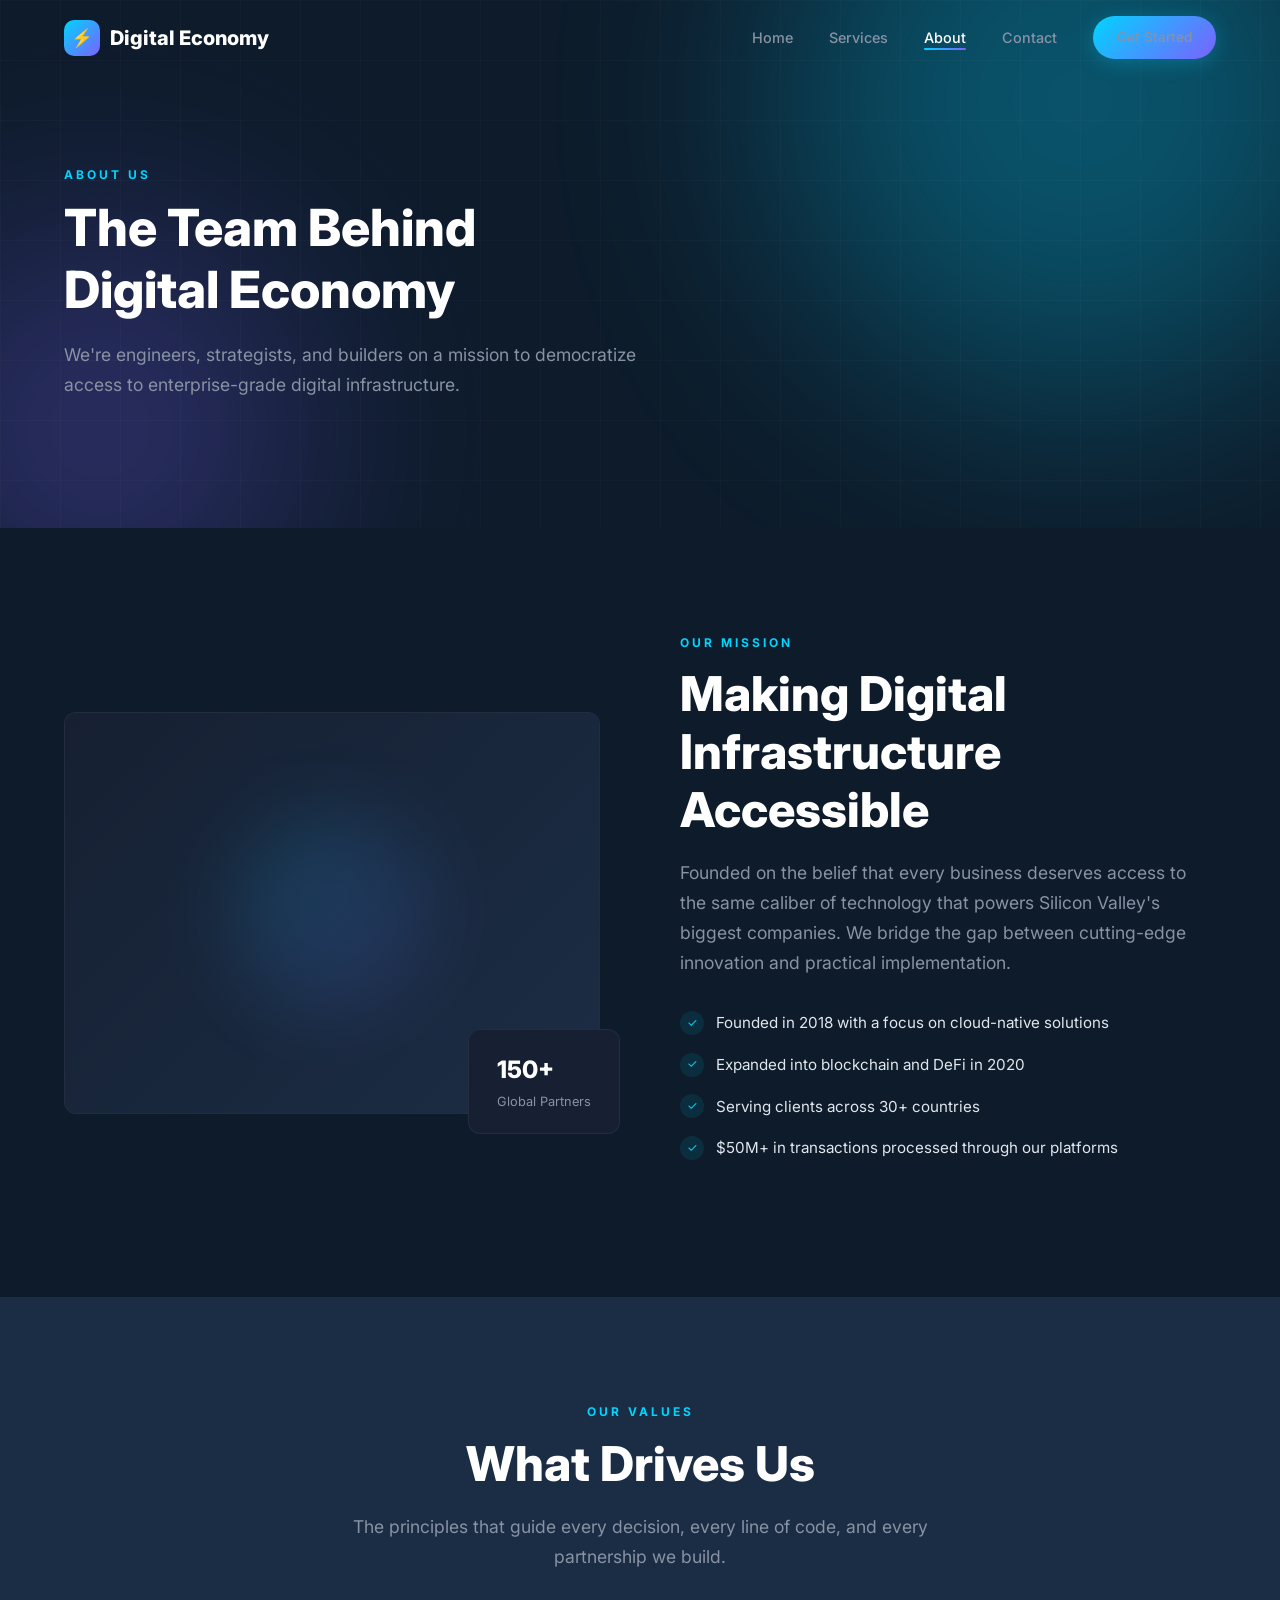
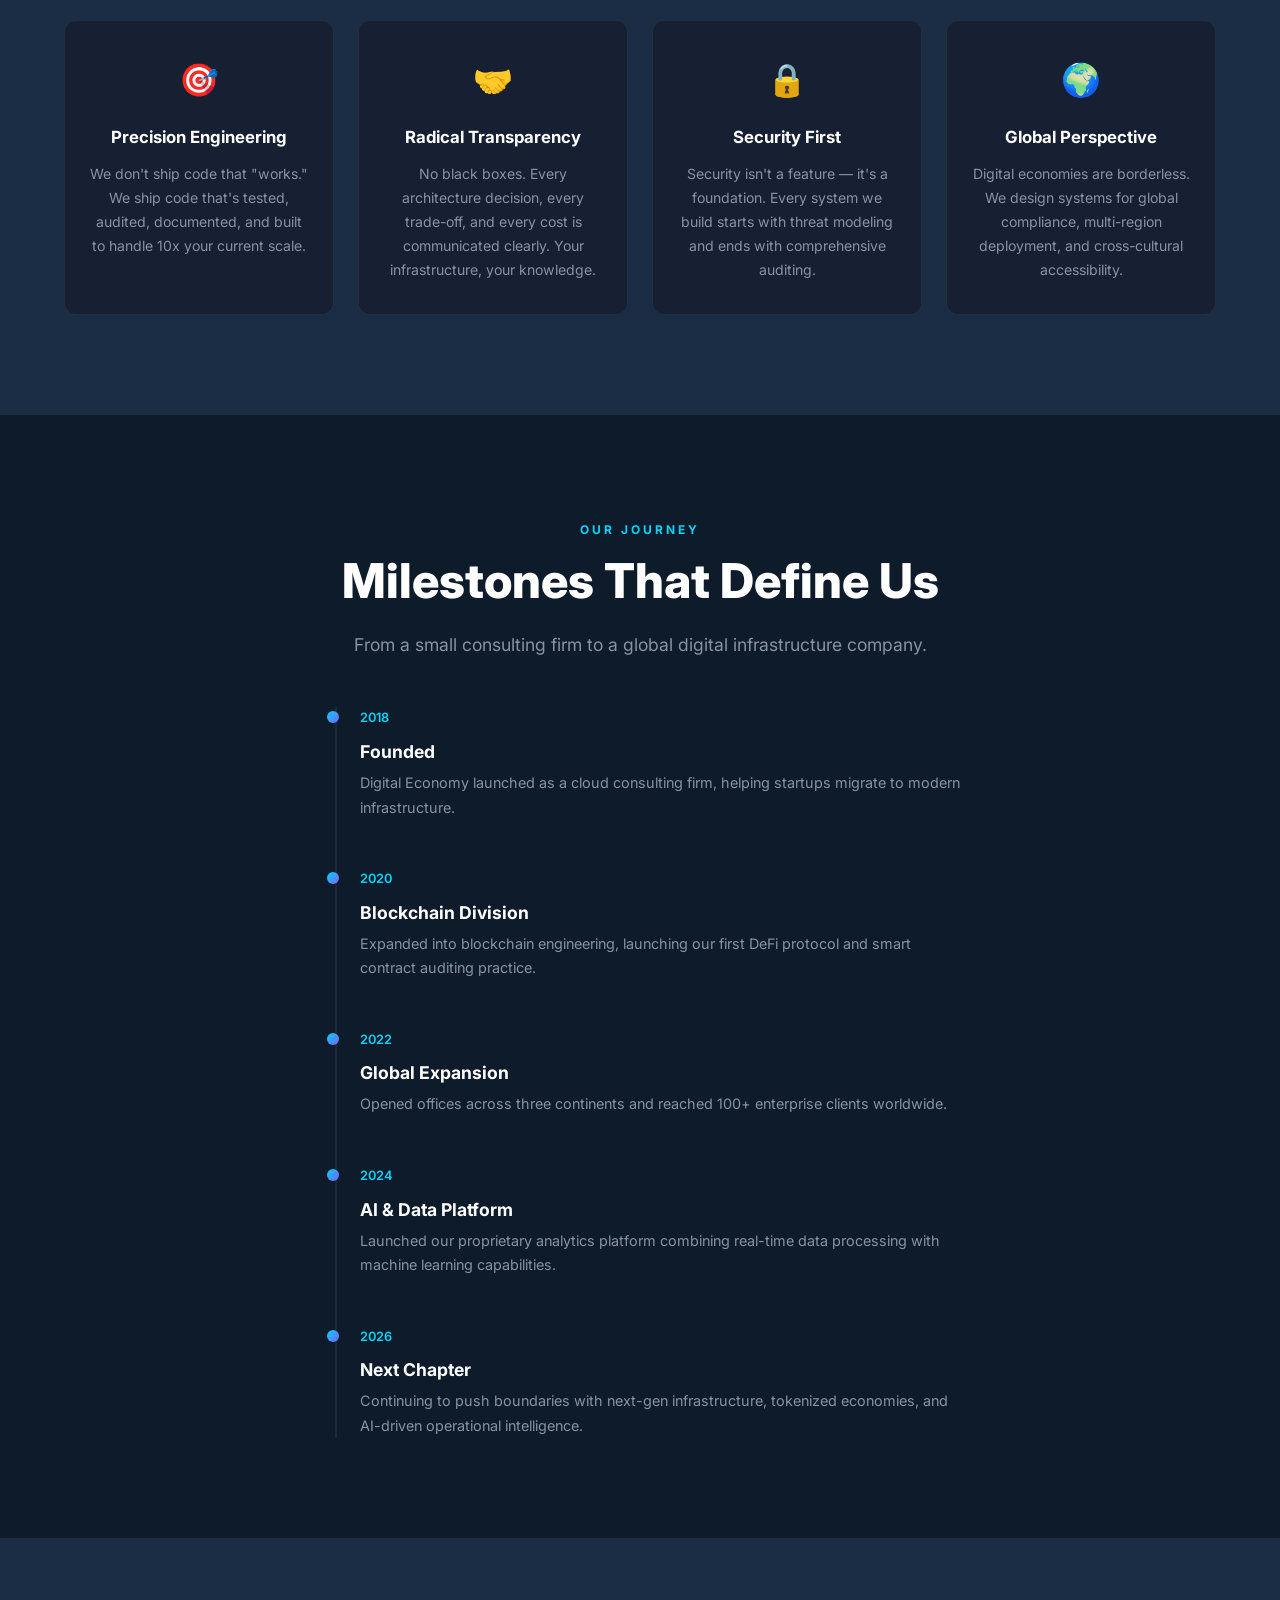
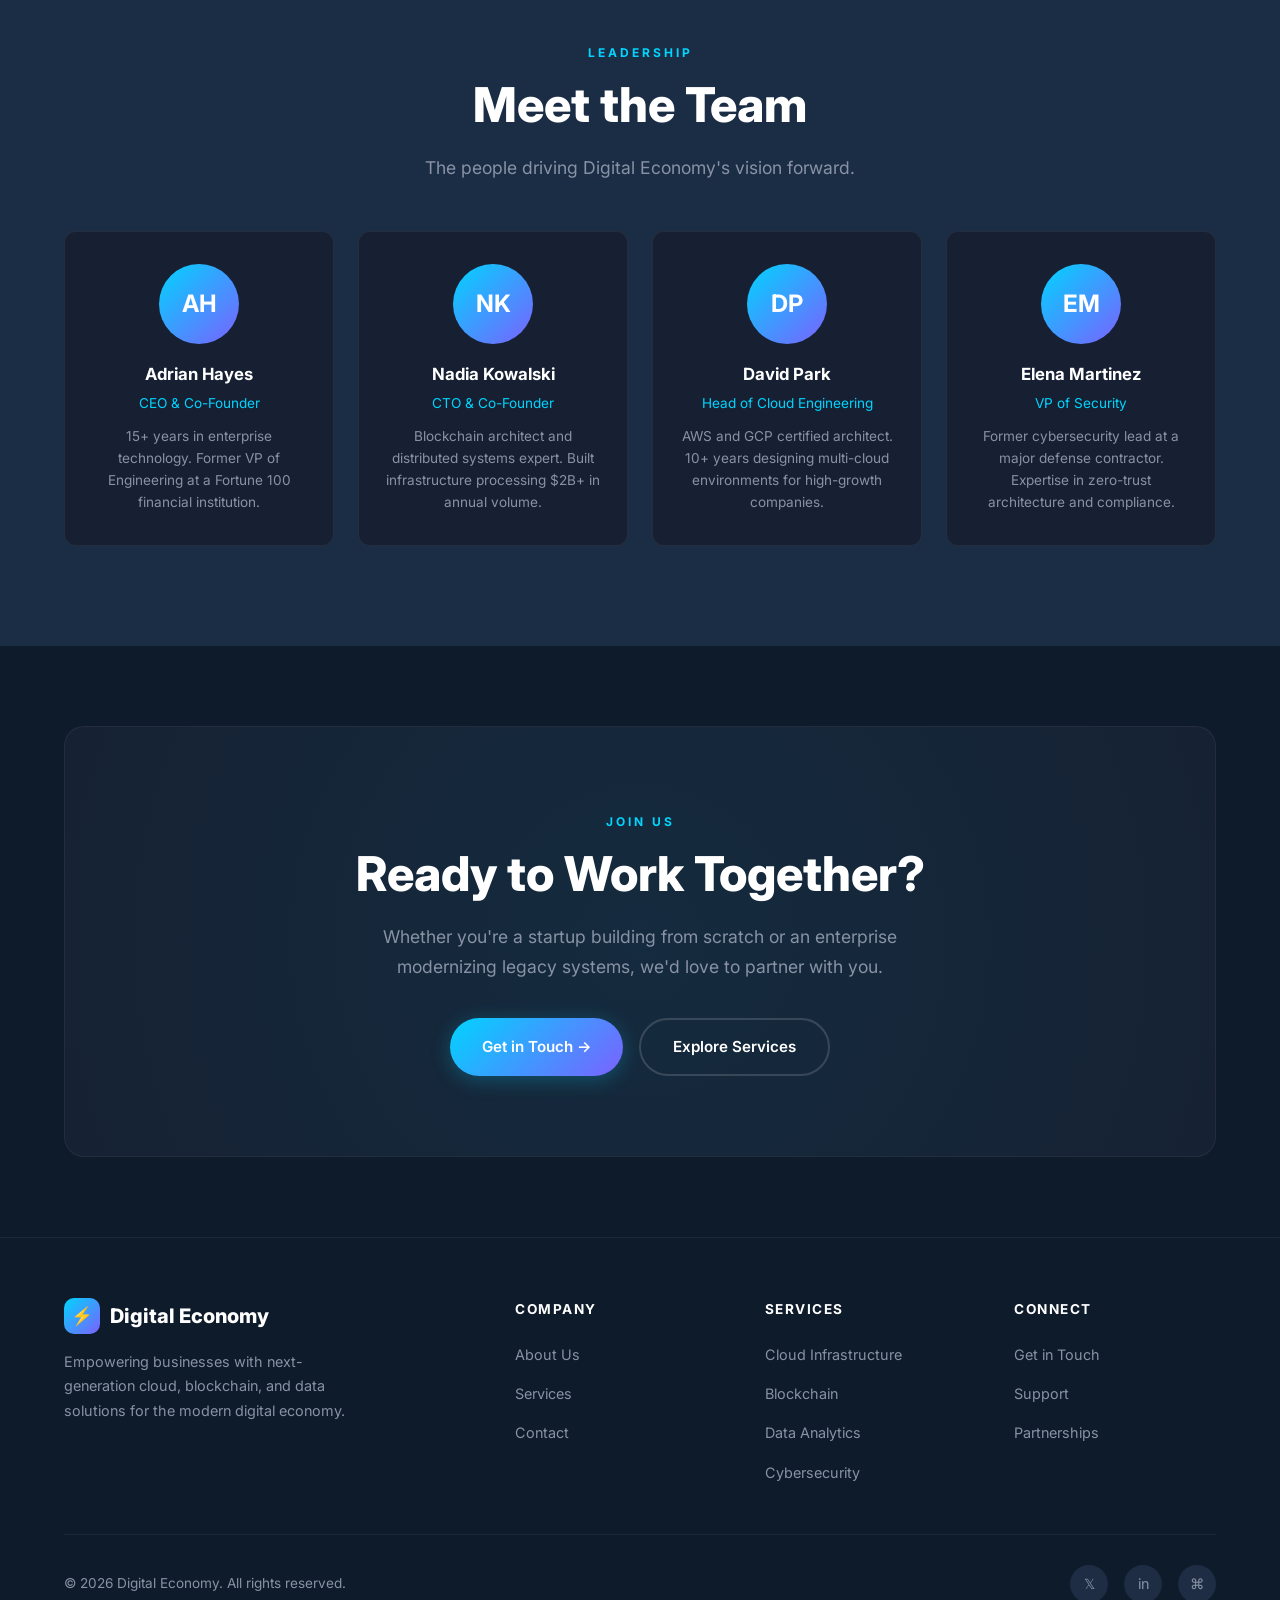
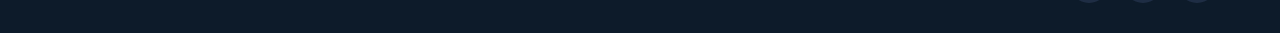
==== about.html @ b44c6700 "Initial commit: Digital Economy website - Home, Services, About, Contact pages" ====
<!DOCTYPE html>
<html lang="en">
<head>
  <meta charset="UTF-8">
  <meta name="viewport" content="width=device-width, initial-scale=1.0">
  <title>About — Digital Economy</title>
  <meta name="description" content="Learn about Digital Economy's mission, our team, values, and how we're shaping the future of digital commerce and infrastructure.">
  <link rel="preconnect" href="https://fonts.googleapis.com">
  <link rel="preconnect" href="https://fonts.gstatic.com" crossorigin>
  <link href="https://fonts.googleapis.com/css2?family=Inter:wght@400;500;600;700;800&display=swap" rel="stylesheet">
  <link rel="stylesheet" href="css/style.css">
  <link rel="icon" type="image/svg+xml" href="data:image/svg+xml,<svg xmlns='http://www.w3.org/2000/svg' viewBox='0 0 100 100'><text y='.9em' font-size='90'>⚡</text></svg>">
</head>
<body>

  <!-- HEADER -->
  <header class="header">
    <div class="container">
      <nav class="nav">
        <a href="index.html" class="logo">
          <div class="logo-icon">⚡</div>
          <span>Digital Economy</span>
        </a>
        <ul class="nav-links">
          <li><a href="index.html">Home</a></li>
          <li><a href="services.html">Services</a></li>
          <li><a href="about.html">About</a></li>
          <li><a href="contact.html">Contact</a></li>
          <li><a href="contact.html" class="btn btn-primary nav-cta">Get Started</a></li>
        </ul>
        <button class="hamburger" aria-label="Toggle menu">
          <span></span><span></span><span></span>
        </button>
      </nav>
    </div>
  </header>

  <!-- PAGE HERO -->
  <section class="page-hero">
    <div class="hero-bg">
      <div class="orb orb-1"></div>
      <div class="orb orb-2"></div>
      <div class="hero-grid"></div>
    </div>
    <div class="container">
      <div class="fade-in">
        <span class="section-label">About Us</span>
        <h1 class="section-title">The Team Behind<br>Digital Economy</h1>
        <p class="section-subtitle">We're engineers, strategists, and builders on a mission to democratize access to enterprise-grade digital infrastructure.</p>
      </div>
    </div>
  </section>

  <!-- MISSION -->
  <section class="section">
    <div class="container">
      <div class="about-grid">
        <div class="about-image fade-in">
          <div class="about-image-main">
            <div class="about-visual">
              <div class="about-visual-graphic"></div>
            </div>
          </div>
          <div class="about-floating-card">
            <h4>150+</h4>
            <p>Global Partners</p>
          </div>
        </div>
        <div class="about-content fade-in">
          <span class="section-label">Our Mission</span>
          <h2 class="section-title">Making Digital Infrastructure Accessible</h2>
          <p class="section-subtitle">Founded on the belief that every business deserves access to the same caliber of technology that powers Silicon Valley's biggest companies. We bridge the gap between cutting-edge innovation and practical implementation.</p>
          <ul class="about-list">
            <li><span class="check">✓</span> Founded in 2018 with a focus on cloud-native solutions</li>
            <li><span class="check">✓</span> Expanded into blockchain and DeFi in 2020</li>
            <li><span class="check">✓</span> Serving clients across 30+ countries</li>
            <li><span class="check">✓</span> $50M+ in transactions processed through our platforms</li>
          </ul>
        </div>
      </div>
    </div>
  </section>

  <!-- VALUES -->
  <section class="section" style="background: var(--secondary);">
    <div class="container">
      <div class="text-center fade-in">
        <span class="section-label">Our Values</span>
        <h2 class="section-title">What Drives Us</h2>
        <p class="section-subtitle">The principles that guide every decision, every line of code, and every partnership we build.</p>
      </div>
      <div class="values-grid">
        <div class="value-card fade-in">
          <div class="value-icon">🎯</div>
          <h3>Precision Engineering</h3>
          <p>We don't ship code that "works." We ship code that's tested, audited, documented, and built to handle 10x your current scale.</p>
        </div>
        <div class="value-card fade-in">
          <div class="value-icon">🤝</div>
          <h3>Radical Transparency</h3>
          <p>No black boxes. Every architecture decision, every trade-off, and every cost is communicated clearly. Your infrastructure, your knowledge.</p>
        </div>
        <div class="value-card fade-in">
          <div class="value-icon">🔒</div>
          <h3>Security First</h3>
          <p>Security isn't a feature — it's a foundation. Every system we build starts with threat modeling and ends with comprehensive auditing.</p>
        </div>
        <div class="value-card fade-in">
          <div class="value-icon">🌍</div>
          <h3>Global Perspective</h3>
          <p>Digital economies are borderless. We design systems for global compliance, multi-region deployment, and cross-cultural accessibility.</p>
        </div>
      </div>
    </div>
  </section>

  <!-- TIMELINE -->
  <section class="section">
    <div class="container">
      <div class="text-center fade-in">
        <span class="section-label">Our Journey</span>
        <h2 class="section-title">Milestones That Define Us</h2>
        <p class="section-subtitle">From a small consulting firm to a global digital infrastructure company.</p>
      </div>
      <div style="max-width: 640px; margin: 0 auto;">
        <div class="timeline fade-in">
          <div class="timeline-item">
            <div class="timeline-dot"></div>
            <div class="year">2018</div>
            <h3>Founded</h3>
            <p>Digital Economy launched as a cloud consulting firm, helping startups migrate to modern infrastructure.</p>
          </div>
          <div class="timeline-item">
            <div class="timeline-dot"></div>
            <div class="year">2020</div>
            <h3>Blockchain Division</h3>
            <p>Expanded into blockchain engineering, launching our first DeFi protocol and smart contract auditing practice.</p>
          </div>
          <div class="timeline-item">
            <div class="timeline-dot"></div>
            <div class="year">2022</div>
            <h3>Global Expansion</h3>
            <p>Opened offices across three continents and reached 100+ enterprise clients worldwide.</p>
          </div>
          <div class="timeline-item">
            <div class="timeline-dot"></div>
            <div class="year">2024</div>
            <h3>AI &amp; Data Platform</h3>
            <p>Launched our proprietary analytics platform combining real-time data processing with machine learning capabilities.</p>
          </div>
          <div class="timeline-item">
            <div class="timeline-dot"></div>
            <div class="year">2026</div>
            <h3>Next Chapter</h3>
            <p>Continuing to push boundaries with next-gen infrastructure, tokenized economies, and AI-driven operational intelligence.</p>
          </div>
        </div>
      </div>
    </div>
  </section>

  <!-- TEAM -->
  <section class="section" style="background: var(--secondary);">
    <div class="container">
      <div class="text-center fade-in">
        <span class="section-label">Leadership</span>
        <h2 class="section-title">Meet the Team</h2>
        <p class="section-subtitle">The people driving Digital Economy's vision forward.</p>
      </div>
      <div class="team-grid">
        <div class="team-card fade-in">
          <div class="team-avatar">AH</div>
          <h3>Adrian Hayes</h3>
          <p class="role">CEO &amp; Co-Founder</p>
          <p>15+ years in enterprise technology. Former VP of Engineering at a Fortune 100 financial institution.</p>
        </div>
        <div class="team-card fade-in">
          <div class="team-avatar">NK</div>
          <h3>Nadia Kowalski</h3>
          <p class="role">CTO &amp; Co-Founder</p>
          <p>Blockchain architect and distributed systems expert. Built infrastructure processing $2B+ in annual volume.</p>
        </div>
        <div class="team-card fade-in">
          <div class="team-avatar">DP</div>
          <h3>David Park</h3>
          <p class="role">Head of Cloud Engineering</p>
          <p>AWS and GCP certified architect. 10+ years designing multi-cloud environments for high-growth companies.</p>
        </div>
        <div class="team-card fade-in">
          <div class="team-avatar">EM</div>
          <h3>Elena Martinez</h3>
          <p class="role">VP of Security</p>
          <p>Former cybersecurity lead at a major defense contractor. Expertise in zero-trust architecture and compliance.</p>
        </div>
      </div>
    </div>
  </section>

  <!-- CTA -->
  <section class="cta-section">
    <div class="container">
      <div class="cta-box fade-in">
        <span class="section-label">Join Us</span>
        <h2 class="section-title">Ready to Work Together?</h2>
        <p class="section-subtitle">Whether you're a startup building from scratch or an enterprise modernizing legacy systems, we'd love to partner with you.</p>
        <div class="cta-buttons">
          <a href="contact.html" class="btn btn-primary">Get in Touch →</a>
          <a href="services.html" class="btn btn-outline">Explore Services</a>
        </div>
      </div>
    </div>
  </section>

  <!-- FOOTER -->
  <footer class="footer">
    <div class="container">
      <div class="footer-grid">
        <div class="footer-brand">
          <a href="index.html" class="logo">
            <div class="logo-icon">⚡</div>
            <span>Digital Economy</span>
          </a>
          <p>Empowering businesses with next-generation cloud, blockchain, and data solutions for the modern digital economy.</p>
        </div>
        <div class="footer-col">
          <h4>Company</h4>
          <ul>
            <li><a href="about.html">About Us</a></li>
            <li><a href="services.html">Services</a></li>
            <li><a href="contact.html">Contact</a></li>
          </ul>
        </div>
        <div class="footer-col">
          <h4>Services</h4>
          <ul>
            <li><a href="services.html">Cloud Infrastructure</a></li>
            <li><a href="services.html">Blockchain</a></li>
            <li><a href="services.html">Data Analytics</a></li>
            <li><a href="services.html">Cybersecurity</a></li>
          </ul>
        </div>
        <div class="footer-col">
          <h4>Connect</h4>
          <ul>
            <li><a href="contact.html">Get in Touch</a></li>
            <li><a href="contact.html">Support</a></li>
            <li><a href="contact.html">Partnerships</a></li>
          </ul>
        </div>
      </div>
      <div class="footer-bottom">
        <p>&copy; 2026 Digital Economy. All rights reserved.</p>
        <div class="footer-social">
          <a href="#" aria-label="Twitter">𝕏</a>
          <a href="#" aria-label="LinkedIn">in</a>
          <a href="#" aria-label="GitHub">⌘</a>
        </div>
      </div>
    </div>
  </footer>

  <script src="js/main.js"></script>
</body>
</html>
---- css/style.css ----
/* ===== RESET & BASE ===== */
*,
*::before,
*::after {
  margin: 0;
  padding: 0;
  box-sizing: border-box;
}

:root {
  --primary: #0d1b2a;
  --secondary: #1b2d45;
  --accent: #00d4ff;
  --accent-alt: #7b61ff;
  --gradient: linear-gradient(135deg, #00d4ff, #7b61ff);
  --text: #e0e6ed;
  --text-muted: #8892a4;
  --surface: #162032;
  --surface-light: #1e2d44;
  --white: #ffffff;
  --border: rgba(255, 255, 255, 0.06);
  --shadow: 0 4px 30px rgba(0, 0, 0, 0.3);
  --radius: 12px;
  --transition: 0.3s cubic-bezier(0.4, 0, 0.2, 1);
}

html {
  scroll-behavior: smooth;
  font-size: 16px;
}

body {
  font-family: 'Inter', -apple-system, BlinkMacSystemFont, 'Segoe UI', sans-serif;
  background-color: var(--primary);
  color: var(--text);
  line-height: 1.7;
  overflow-x: hidden;
  -webkit-font-smoothing: antialiased;
}

a {
  text-decoration: none;
  color: inherit;
  transition: var(--transition);
}

ul {
  list-style: none;
}

img {
  max-width: 100%;
  display: block;
}

/* ===== UTILITY ===== */
.container {
  max-width: 1200px;
  margin: 0 auto;
  padding: 0 24px;
}

.section {
  padding: 100px 0;
}

.section-label {
  display: inline-block;
  font-size: 0.75rem;
  font-weight: 700;
  letter-spacing: 3px;
  text-transform: uppercase;
  color: var(--accent);
  margin-bottom: 12px;
}

.section-title {
  font-size: clamp(2rem, 4vw, 3rem);
  font-weight: 800;
  color: var(--white);
  line-height: 1.2;
  margin-bottom: 20px;
}

.section-subtitle {
  font-size: 1.1rem;
  color: var(--text-muted);
  max-width: 600px;
  margin-bottom: 48px;
}

.text-center {
  text-align: center;
}

.text-center .section-subtitle {
  margin-left: auto;
  margin-right: auto;
}

.btn {
  display: inline-flex;
  align-items: center;
  gap: 8px;
  padding: 14px 32px;
  border-radius: 50px;
  font-size: 0.95rem;
  font-weight: 600;
  cursor: pointer;
  border: none;
  transition: var(--transition);
  font-family: inherit;
}

.btn-primary {
  background: var(--gradient);
  color: var(--white);
  box-shadow: 0 4px 20px rgba(0, 212, 255, 0.25);
}

.btn-primary:hover {
  transform: translateY(-2px);
  box-shadow: 0 8px 30px rgba(0, 212, 255, 0.4);
}

.btn-outline {
  background: transparent;
  color: var(--white);
  border: 2px solid rgba(255, 255, 255, 0.15);
}

.btn-outline:hover {
  border-color: var(--accent);
  color: var(--accent);
  transform: translateY(-2px);
}

/* ===== HEADER / NAV ===== */
.header {
  position: fixed;
  top: 0;
  left: 0;
  width: 100%;
  z-index: 1000;
  padding: 16px 0;
  transition: var(--transition);
}

.header.scrolled {
  background: rgba(13, 27, 42, 0.92);
  backdrop-filter: blur(20px);
  -webkit-backdrop-filter: blur(20px);
  border-bottom: 1px solid var(--border);
  padding: 12px 0;
}

.nav {
  display: flex;
  align-items: center;
  justify-content: space-between;
}

.logo {
  display: flex;
  align-items: center;
  gap: 10px;
  font-size: 1.25rem;
  font-weight: 800;
  color: var(--white);
}

.logo-icon {
  width: 36px;
  height: 36px;
  background: var(--gradient);
  border-radius: 10px;
  display: flex;
  align-items: center;
  justify-content: center;
  font-size: 1.1rem;
}

.nav-links {
  display: flex;
  align-items: center;
  gap: 36px;
}

.nav-links a {
  font-size: 0.9rem;
  font-weight: 500;
  color: var(--text-muted);
  position: relative;
}

.nav-links a::after {
  content: '';
  position: absolute;
  bottom: -4px;
  left: 0;
  width: 0;
  height: 2px;
  background: var(--gradient);
  transition: var(--transition);
  border-radius: 2px;
}

.nav-links a:hover,
.nav-links a.active {
  color: var(--white);
}

.nav-links a:hover::after,
.nav-links a.active::after {
  width: 100%;
}

.nav-cta {
  padding: 10px 24px !important;
  font-size: 0.85rem !important;
}

.hamburger {
  display: none;
  flex-direction: column;
  gap: 5px;
  cursor: pointer;
  z-index: 1001;
  background: none;
  border: none;
  padding: 4px;
}

.hamburger span {
  display: block;
  width: 24px;
  height: 2px;
  background: var(--white);
  border-radius: 2px;
  transition: var(--transition);
}

.hamburger.active span:nth-child(1) {
  transform: rotate(45deg) translate(5px, 5px);
}

.hamburger.active span:nth-child(2) {
  opacity: 0;
}

.hamburger.active span:nth-child(3) {
  transform: rotate(-45deg) translate(5px, -5px);
}

/* ===== HERO ===== */
.hero {
  min-height: 100vh;
  display: flex;
  align-items: center;
  position: relative;
  overflow: hidden;
  padding-top: 80px;
}

.hero-bg {
  position: absolute;
  inset: 0;
  z-index: 0;
}

.hero-bg .orb {
  position: absolute;
  border-radius: 50%;
  filter: blur(120px);
  opacity: 0.3;
}

.hero-bg .orb-1 {
  width: 600px;
  height: 600px;
  background: var(--accent);
  top: -200px;
  right: -100px;
}

.hero-bg .orb-2 {
  width: 400px;
  height: 400px;
  background: var(--accent-alt);
  bottom: -100px;
  left: -100px;
}

.hero-grid {
  position: absolute;
  inset: 0;
  background-image: 
    linear-gradient(rgba(255,255,255,0.02) 1px, transparent 1px),
    linear-gradient(90deg, rgba(255,255,255,0.02) 1px, transparent 1px);
  background-size: 60px 60px;
  z-index: 0;
}

.hero .container {
  position: relative;
  z-index: 1;
}

.hero-content {
  max-width: 700px;
}

.hero-badge {
  display: inline-flex;
  align-items: center;
  gap: 8px;
  background: var(--surface);
  border: 1px solid var(--border);
  border-radius: 50px;
  padding: 8px 20px;
  font-size: 0.8rem;
  font-weight: 600;
  color: var(--accent);
  margin-bottom: 28px;
}

.hero-badge .dot {
  width: 8px;
  height: 8px;
  background: var(--accent);
  border-radius: 50%;
  animation: pulse 2s infinite;
}

@keyframes pulse {
  0%, 100% { opacity: 1; }
  50% { opacity: 0.3; }
}

.hero-title {
  font-size: clamp(2.5rem, 5.5vw, 4.2rem);
  font-weight: 800;
  line-height: 1.1;
  color: var(--white);
  margin-bottom: 24px;
}

.hero-title .gradient-text {
  background: var(--gradient);
  -webkit-background-clip: text;
  -webkit-text-fill-color: transparent;
  background-clip: text;
}

.hero-description {
  font-size: 1.15rem;
  color: var(--text-muted);
  margin-bottom: 40px;
  max-width: 560px;
  line-height: 1.8;
}

.hero-buttons {
  display: flex;
  gap: 16px;
  flex-wrap: wrap;
}

.hero-stats {
  display: flex;
  gap: 48px;
  margin-top: 64px;
  padding-top: 40px;
  border-top: 1px solid var(--border);
}

.hero-stat h3 {
  font-size: 2rem;
  font-weight: 800;
  color: var(--white);
}

.hero-stat h3 span {
  background: var(--gradient);
  -webkit-background-clip: text;
  -webkit-text-fill-color: transparent;
  background-clip: text;
}

.hero-stat p {
  font-size: 0.85rem;
  color: var(--text-muted);
  margin-top: 4px;
}

/* ===== FEATURES / SERVICES CARDS ===== */
.features-grid {
  display: grid;
  grid-template-columns: repeat(auto-fit, minmax(280px, 1fr));
  gap: 24px;
}

.feature-card {
  background: var(--surface);
  border: 1px solid var(--border);
  border-radius: var(--radius);
  padding: 36px 28px;
  transition: var(--transition);
  position: relative;
  overflow: hidden;
}

.feature-card::before {
  content: '';
  position: absolute;
  top: 0;
  left: 0;
  right: 0;
  height: 3px;
  background: var(--gradient);
  opacity: 0;
  transition: var(--transition);
}

.feature-card:hover {
  transform: translateY(-4px);
  border-color: rgba(0, 212, 255, 0.15);
  box-shadow: 0 8px 40px rgba(0, 0, 0, 0.3);
}

.feature-card:hover::before {
  opacity: 1;
}

.feature-icon {
  width: 52px;
  height: 52px;
  border-radius: 12px;
  background: rgba(0, 212, 255, 0.08);
  display: flex;
  align-items: center;
  justify-content: center;
  margin-bottom: 20px;
  font-size: 1.5rem;
}

.feature-card h3 {
  font-size: 1.15rem;
  font-weight: 700;
  color: var(--white);
  margin-bottom: 12px;
}

.feature-card p {
  font-size: 0.92rem;
  color: var(--text-muted);
  line-height: 1.7;
}

/* ===== ABOUT SECTION ===== */
.about-grid {
  display: grid;
  grid-template-columns: 1fr 1fr;
  gap: 80px;
  align-items: center;
}

.about-image {
  position: relative;
}

.about-image-main {
  width: 100%;
  aspect-ratio: 4/3;
  background: var(--surface);
  border-radius: var(--radius);
  border: 1px solid var(--border);
  overflow: hidden;
  display: flex;
  align-items: center;
  justify-content: center;
}

.about-visual {
  width: 100%;
  height: 100%;
  background: linear-gradient(135deg, var(--surface) 0%, var(--secondary) 100%);
  display: flex;
  align-items: center;
  justify-content: center;
  position: relative;
}

.about-visual-graphic {
  width: 200px;
  height: 200px;
  border-radius: 50%;
  background: var(--gradient);
  opacity: 0.15;
  filter: blur(40px);
}

.about-floating-card {
  position: absolute;
  bottom: -20px;
  right: -20px;
  background: var(--surface);
  border: 1px solid var(--border);
  border-radius: var(--radius);
  padding: 20px 28px;
  backdrop-filter: blur(20px);
}

.about-floating-card h4 {
  font-size: 1.5rem;
  font-weight: 800;
  color: var(--white);
}

.about-floating-card p {
  font-size: 0.8rem;
  color: var(--text-muted);
}

.about-content .section-subtitle {
  margin-bottom: 32px;
}

.about-list {
  display: flex;
  flex-direction: column;
  gap: 16px;
  margin-bottom: 36px;
}

.about-list li {
  display: flex;
  align-items: center;
  gap: 12px;
  font-size: 0.95rem;
  color: var(--text);
}

.about-list li .check {
  width: 24px;
  height: 24px;
  border-radius: 50%;
  background: rgba(0, 212, 255, 0.1);
  display: flex;
  align-items: center;
  justify-content: center;
  flex-shrink: 0;
  color: var(--accent);
  font-size: 0.75rem;
}

/* ===== TESTIMONIALS ===== */
.testimonial-grid {
  display: grid;
  grid-template-columns: repeat(auto-fit, minmax(320px, 1fr));
  gap: 24px;
}

.testimonial-card {
  background: var(--surface);
  border: 1px solid var(--border);
  border-radius: var(--radius);
  padding: 36px 28px;
}

.testimonial-stars {
  color: #fbbf24;
  margin-bottom: 16px;
  font-size: 0.9rem;
  letter-spacing: 2px;
}

.testimonial-card blockquote {
  font-size: 0.95rem;
  color: var(--text);
  line-height: 1.8;
  margin-bottom: 24px;
  font-style: italic;
}

.testimonial-author {
  display: flex;
  align-items: center;
  gap: 12px;
}

.testimonial-avatar {
  width: 44px;
  height: 44px;
  border-radius: 50%;
  background: var(--gradient);
  display: flex;
  align-items: center;
  justify-content: center;
  font-weight: 700;
  font-size: 0.85rem;
  color: var(--white);
}

.testimonial-info h4 {
  font-size: 0.9rem;
  font-weight: 700;
  color: var(--white);
}

.testimonial-info p {
  font-size: 0.8rem;
  color: var(--text-muted);
}

/* ===== CTA SECTION ===== */
.cta-section {
  padding: 80px 0;
}

.cta-box {
  background: var(--surface);
  border: 1px solid var(--border);
  border-radius: 20px;
  padding: 80px 60px;
  text-align: center;
  position: relative;
  overflow: hidden;
}

.cta-box::before {
  content: '';
  position: absolute;
  top: -50%;
  left: -50%;
  width: 200%;
  height: 200%;
  background: radial-gradient(circle at center, rgba(0, 212, 255, 0.06), transparent 60%);
}

.cta-box .section-title,
.cta-box .section-subtitle,
.cta-box .cta-buttons {
  position: relative;
  z-index: 1;
}

.cta-box .section-subtitle {
  margin-left: auto;
  margin-right: auto;
  margin-bottom: 36px;
}

.cta-buttons {
  display: flex;
  justify-content: center;
  gap: 16px;
  flex-wrap: wrap;
}

/* ===== FOOTER ===== */
.footer {
  padding: 60px 0 30px;
  border-top: 1px solid var(--border);
}

.footer-grid {
  display: grid;
  grid-template-columns: 2fr 1fr 1fr 1fr;
  gap: 48px;
  margin-bottom: 48px;
}

.footer-brand p {
  font-size: 0.9rem;
  color: var(--text-muted);
  margin-top: 16px;
  max-width: 300px;
  line-height: 1.7;
}

.footer-col h4 {
  font-size: 0.85rem;
  font-weight: 700;
  color: var(--white);
  text-transform: uppercase;
  letter-spacing: 1.5px;
  margin-bottom: 20px;
}

.footer-col ul {
  display: flex;
  flex-direction: column;
  gap: 12px;
}

.footer-col ul li a {
  font-size: 0.9rem;
  color: var(--text-muted);
}

.footer-col ul li a:hover {
  color: var(--accent);
}

.footer-bottom {
  display: flex;
  justify-content: space-between;
  align-items: center;
  padding-top: 30px;
  border-top: 1px solid var(--border);
  font-size: 0.85rem;
  color: var(--text-muted);
}

.footer-social {
  display: flex;
  gap: 16px;
}

.footer-social a {
  width: 38px;
  height: 38px;
  border-radius: 50%;
  background: var(--surface-light);
  display: flex;
  align-items: center;
  justify-content: center;
  color: var(--text-muted);
  font-size: 0.9rem;
  transition: var(--transition);
}

.footer-social a:hover {
  background: var(--accent);
  color: var(--white);
}

/* ===== PAGE HERO (inner pages) ===== */
.page-hero {
  padding: 160px 0 80px;
  position: relative;
  overflow: hidden;
}

.page-hero .hero-bg {
  position: absolute;
  inset: 0;
  z-index: 0;
}

.page-hero .container {
  position: relative;
  z-index: 1;
}

.page-hero .section-title {
  font-size: clamp(2.2rem, 4vw, 3.2rem);
}

/* ===== SERVICES PAGE ===== */
.service-detail {
  display: grid;
  grid-template-columns: 1fr 1fr;
  gap: 60px;
  align-items: center;
  padding: 60px 0;
  border-bottom: 1px solid var(--border);
}

.service-detail:last-child {
  border-bottom: none;
}

.service-detail.reverse {
  direction: rtl;
}

.service-detail.reverse > * {
  direction: ltr;
}

.service-detail-visual {
  aspect-ratio: 16/10;
  background: var(--surface);
  border: 1px solid var(--border);
  border-radius: var(--radius);
  display: flex;
  align-items: center;
  justify-content: center;
  position: relative;
  overflow: hidden;
}

.service-visual-inner {
  width: 120px;
  height: 120px;
  border-radius: 50%;
  background: var(--gradient);
  opacity: 0.12;
  filter: blur(30px);
}

.service-detail-content h3 {
  font-size: 1.6rem;
  font-weight: 700;
  color: var(--white);
  margin-bottom: 16px;
}

.service-detail-content p {
  font-size: 0.95rem;
  color: var(--text-muted);
  margin-bottom: 24px;
  line-height: 1.8;
}

.service-features {
  display: flex;
  flex-direction: column;
  gap: 12px;
}

.service-features li {
  display: flex;
  align-items: center;
  gap: 10px;
  font-size: 0.9rem;
  color: var(--text);
}

.service-features li .check {
  color: var(--accent);
  font-size: 0.8rem;
}

/* ===== PRICING (Services page) ===== */
.pricing-grid {
  display: grid;
  grid-template-columns: repeat(auto-fit, minmax(300px, 1fr));
  gap: 24px;
}

.pricing-card {
  background: var(--surface);
  border: 1px solid var(--border);
  border-radius: var(--radius);
  padding: 40px 32px;
  transition: var(--transition);
  position: relative;
}

.pricing-card.featured {
  border-color: rgba(0, 212, 255, 0.3);
  box-shadow: 0 0 40px rgba(0, 212, 255, 0.08);
}

.pricing-card.featured::before {
  content: 'Most Popular';
  position: absolute;
  top: -1px;
  left: 50%;
  transform: translateX(-50%);
  background: var(--gradient);
  color: var(--white);
  padding: 6px 20px;
  font-size: 0.7rem;
  font-weight: 700;
  text-transform: uppercase;
  letter-spacing: 1px;
  border-radius: 0 0 8px 8px;
}

.pricing-card h3 {
  font-size: 1.1rem;
  font-weight: 700;
  color: var(--white);
  margin-bottom: 8px;
}

.pricing-card .price {
  font-size: 2.5rem;
  font-weight: 800;
  color: var(--white);
  margin-bottom: 4px;
}

.pricing-card .price span {
  font-size: 1rem;
  font-weight: 500;
  color: var(--text-muted);
}

.pricing-card .price-desc {
  font-size: 0.85rem;
  color: var(--text-muted);
  margin-bottom: 28px;
}

.pricing-features {
  display: flex;
  flex-direction: column;
  gap: 12px;
  margin-bottom: 32px;
}

.pricing-features li {
  display: flex;
  align-items: center;
  gap: 10px;
  font-size: 0.88rem;
  color: var(--text);
}

.pricing-features li .check {
  color: var(--accent);
}

/* ===== ABOUT PAGE ===== */
.values-grid {
  display: grid;
  grid-template-columns: repeat(auto-fit, minmax(250px, 1fr));
  gap: 24px;
}

.value-card {
  background: var(--surface);
  border: 1px solid var(--border);
  border-radius: var(--radius);
  padding: 32px 24px;
  text-align: center;
  transition: var(--transition);
}

.value-card:hover {
  transform: translateY(-4px);
  border-color: rgba(0, 212, 255, 0.15);
}

.value-icon {
  font-size: 2rem;
  margin-bottom: 16px;
}

.value-card h3 {
  font-size: 1.05rem;
  font-weight: 700;
  color: var(--white);
  margin-bottom: 10px;
}

.value-card p {
  font-size: 0.88rem;
  color: var(--text-muted);
  line-height: 1.7;
}

.timeline {
  position: relative;
  padding-left: 40px;
}

.timeline::before {
  content: '';
  position: absolute;
  left: 15px;
  top: 0;
  bottom: 0;
  width: 2px;
  background: var(--border);
}

.timeline-item {
  position: relative;
  margin-bottom: 48px;
}

.timeline-item:last-child {
  margin-bottom: 0;
}

.timeline-dot {
  position: absolute;
  left: -33px;
  top: 4px;
  width: 12px;
  height: 12px;
  border-radius: 50%;
  background: var(--gradient);
}

.timeline-item h3 {
  font-size: 1.1rem;
  font-weight: 700;
  color: var(--white);
  margin-bottom: 4px;
}

.timeline-item .year {
  font-size: 0.8rem;
  color: var(--accent);
  font-weight: 600;
  margin-bottom: 8px;
}

.timeline-item p {
  font-size: 0.9rem;
  color: var(--text-muted);
  line-height: 1.7;
}

.team-grid {
  display: grid;
  grid-template-columns: repeat(auto-fit, minmax(240px, 1fr));
  gap: 24px;
}

.team-card {
  background: var(--surface);
  border: 1px solid var(--border);
  border-radius: var(--radius);
  padding: 32px 24px;
  text-align: center;
  transition: var(--transition);
}

.team-card:hover {
  transform: translateY(-4px);
}

.team-avatar {
  width: 80px;
  height: 80px;
  border-radius: 50%;
  background: var(--gradient);
  display: flex;
  align-items: center;
  justify-content: center;
  margin: 0 auto 16px;
  font-size: 1.5rem;
  font-weight: 700;
  color: var(--white);
}

.team-card h3 {
  font-size: 1.05rem;
  font-weight: 700;
  color: var(--white);
  margin-bottom: 4px;
}

.team-card .role {
  font-size: 0.85rem;
  color: var(--accent);
  margin-bottom: 12px;
}

.team-card p {
  font-size: 0.85rem;
  color: var(--text-muted);
  line-height: 1.6;
}

/* ===== CONTACT PAGE ===== */
.contact-grid {
  display: grid;
  grid-template-columns: 1fr 1fr;
  gap: 60px;
}

.contact-info-cards {
  display: flex;
  flex-direction: column;
  gap: 20px;
  margin-top: 32px;
}

.contact-info-card {
  background: var(--surface);
  border: 1px solid var(--border);
  border-radius: var(--radius);
  padding: 24px;
  display: flex;
  align-items: center;
  gap: 16px;
}

.contact-info-icon {
  width: 48px;
  height: 48px;
  border-radius: 12px;
  background: rgba(0, 212, 255, 0.08);
  display: flex;
  align-items: center;
  justify-content: center;
  flex-shrink: 0;
  font-size: 1.2rem;
}

.contact-info-card h4 {
  font-size: 0.9rem;
  font-weight: 700;
  color: var(--white);
  margin-bottom: 4px;
}

.contact-info-card p {
  font-size: 0.85rem;
  color: var(--text-muted);
}

.contact-form {
  background: var(--surface);
  border: 1px solid var(--border);
  border-radius: var(--radius);
  padding: 40px;
}

.contact-form h3 {
  font-size: 1.3rem;
  font-weight: 700;
  color: var(--white);
  margin-bottom: 24px;
}

.form-group {
  margin-bottom: 20px;
}

.form-group label {
  display: block;
  font-size: 0.85rem;
  font-weight: 600;
  color: var(--text);
  margin-bottom: 8px;
}

.form-group input,
.form-group select,
.form-group textarea {
  width: 100%;
  padding: 14px 18px;
  background: var(--primary);
  border: 1px solid var(--border);
  border-radius: 10px;
  color: var(--white);
  font-size: 0.9rem;
  font-family: inherit;
  transition: var(--transition);
  outline: none;
}

.form-group input:focus,
.form-group select:focus,
.form-group textarea:focus {
  border-color: var(--accent);
  box-shadow: 0 0 0 3px rgba(0, 212, 255, 0.08);
}

.form-group textarea {
  resize: vertical;
  min-height: 120px;
}

.form-row {
  display: grid;
  grid-template-columns: 1fr 1fr;
  gap: 20px;
}

.form-submit {
  width: 100%;
  justify-content: center;
}

/* ===== RESPONSIVE ===== */
@media (max-width: 1024px) {
  .about-grid {
    grid-template-columns: 1fr;
    gap: 40px;
  }
  
  .service-detail {
    grid-template-columns: 1fr;
    gap: 32px;
  }
  
  .service-detail.reverse {
    direction: ltr;
  }
  
  .contact-grid {
    grid-template-columns: 1fr;
  }
  
  .footer-grid {
    grid-template-columns: 1fr 1fr;
  }
}

@media (max-width: 768px) {
  .nav-links {
    position: fixed;
    top: 0;
    right: -100%;
    width: 280px;
    height: 100vh;
    background: var(--secondary);
    flex-direction: column;
    justify-content: center;
    gap: 24px;
    transition: var(--transition);
    border-left: 1px solid var(--border);
  }
  
  .nav-links.open {
    right: 0;
  }
  
  .hamburger {
    display: flex;
  }
  
  .hero-stats {
    gap: 24px;
    flex-wrap: wrap;
  }
  
  .hero-title {
    font-size: clamp(2rem, 6vw, 3rem);
  }
  
  .section {
    padding: 64px 0;
  }
  
  .footer-grid {
    grid-template-columns: 1fr;
    gap: 32px;
  }
  
  .footer-bottom {
    flex-direction: column;
    gap: 16px;
  }
  
  .cta-box {
    padding: 48px 24px;
  }
  
  .form-row {
    grid-template-columns: 1fr;
  }
}

/* ===== ANIMATIONS ===== */
.fade-in {
  opacity: 0;
  transform: translateY(30px);
  transition: opacity 0.6s ease, transform 0.6s ease;
}

.fade-in.visible {
  opacity: 1;
  transform: translateY(0);
}
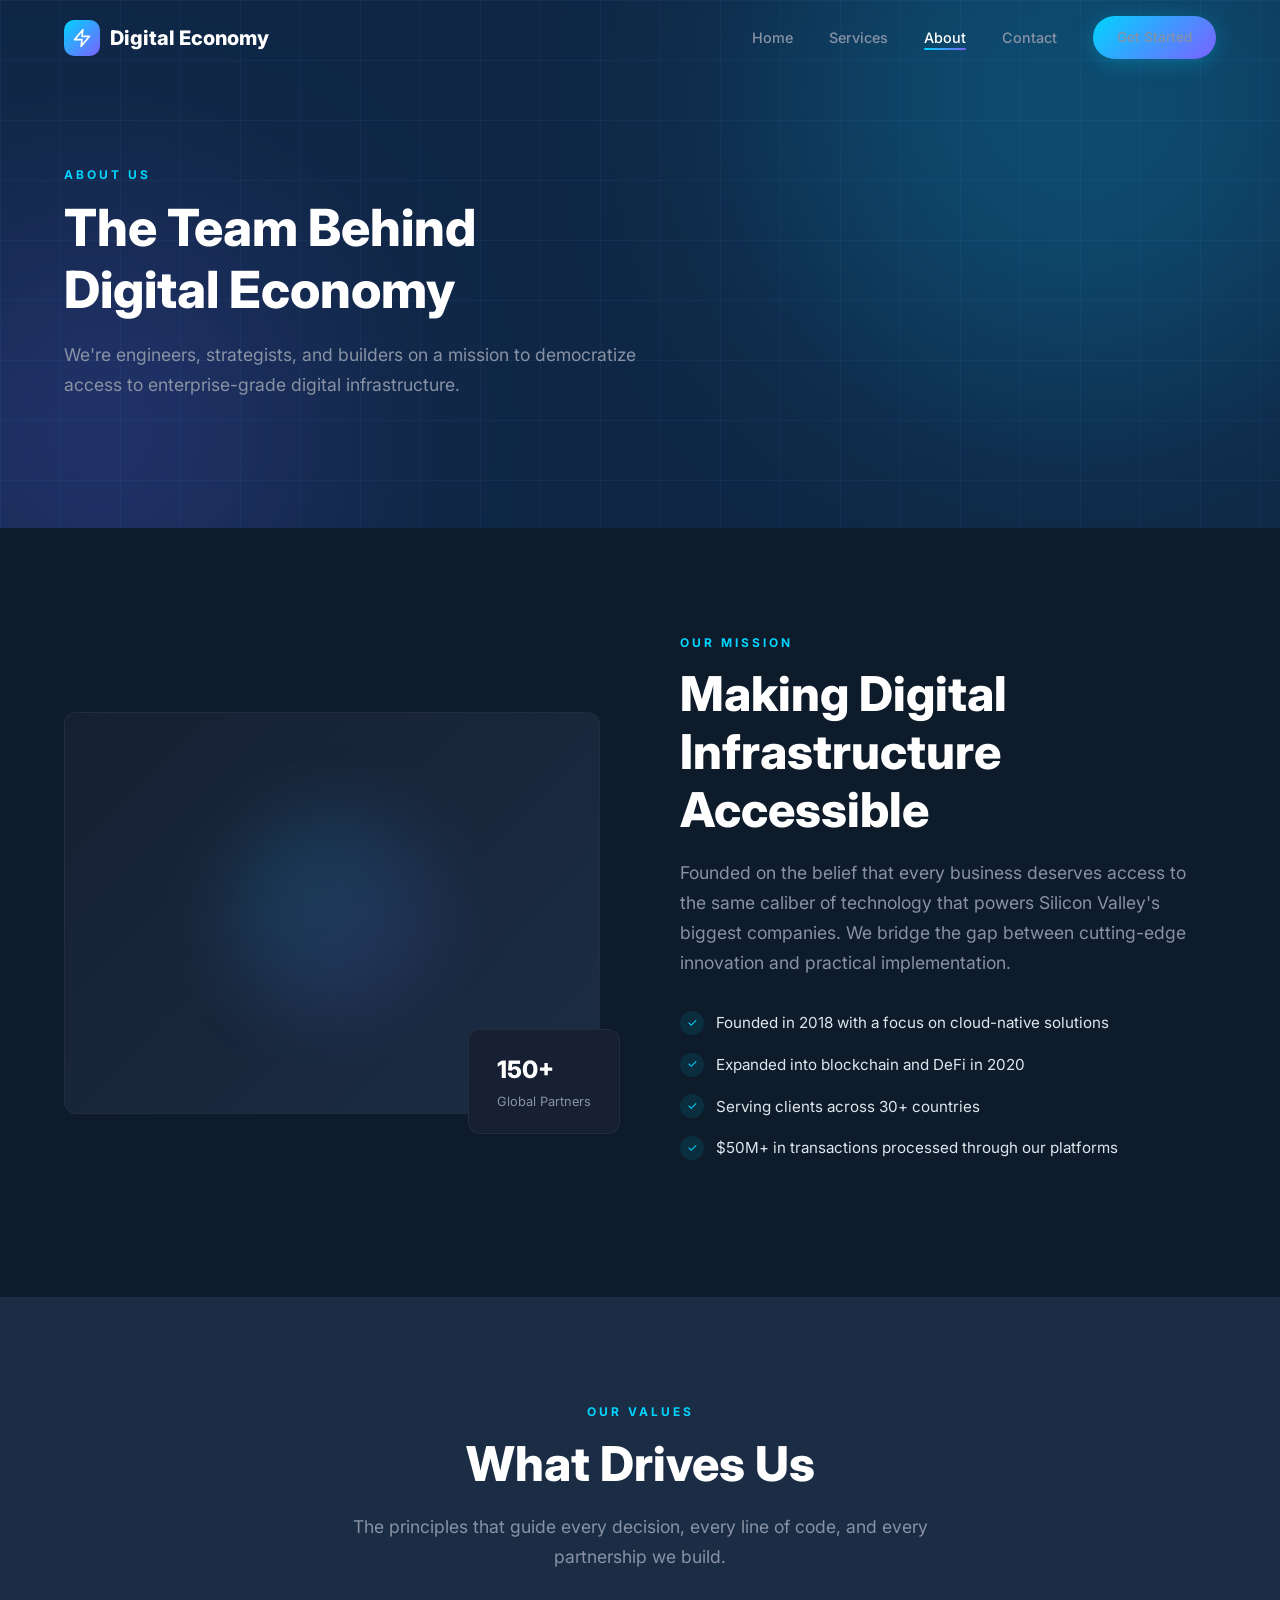
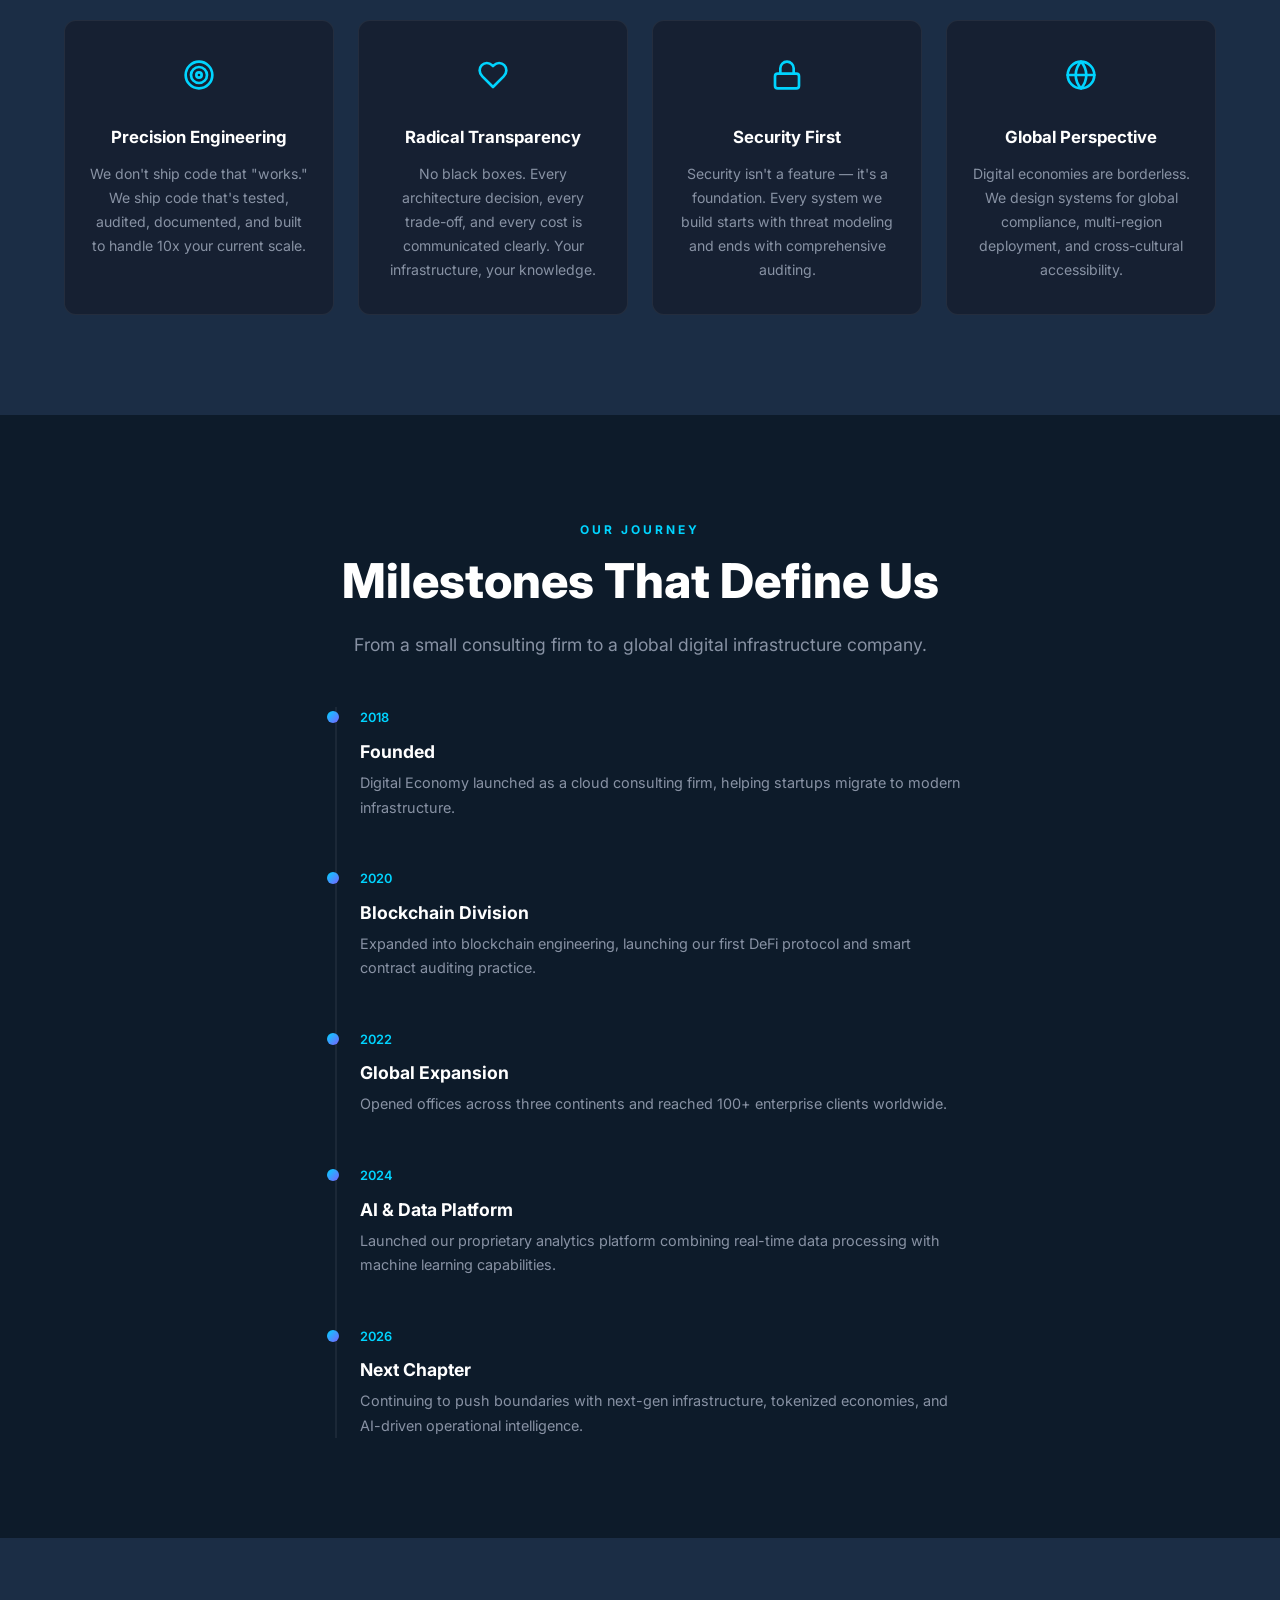
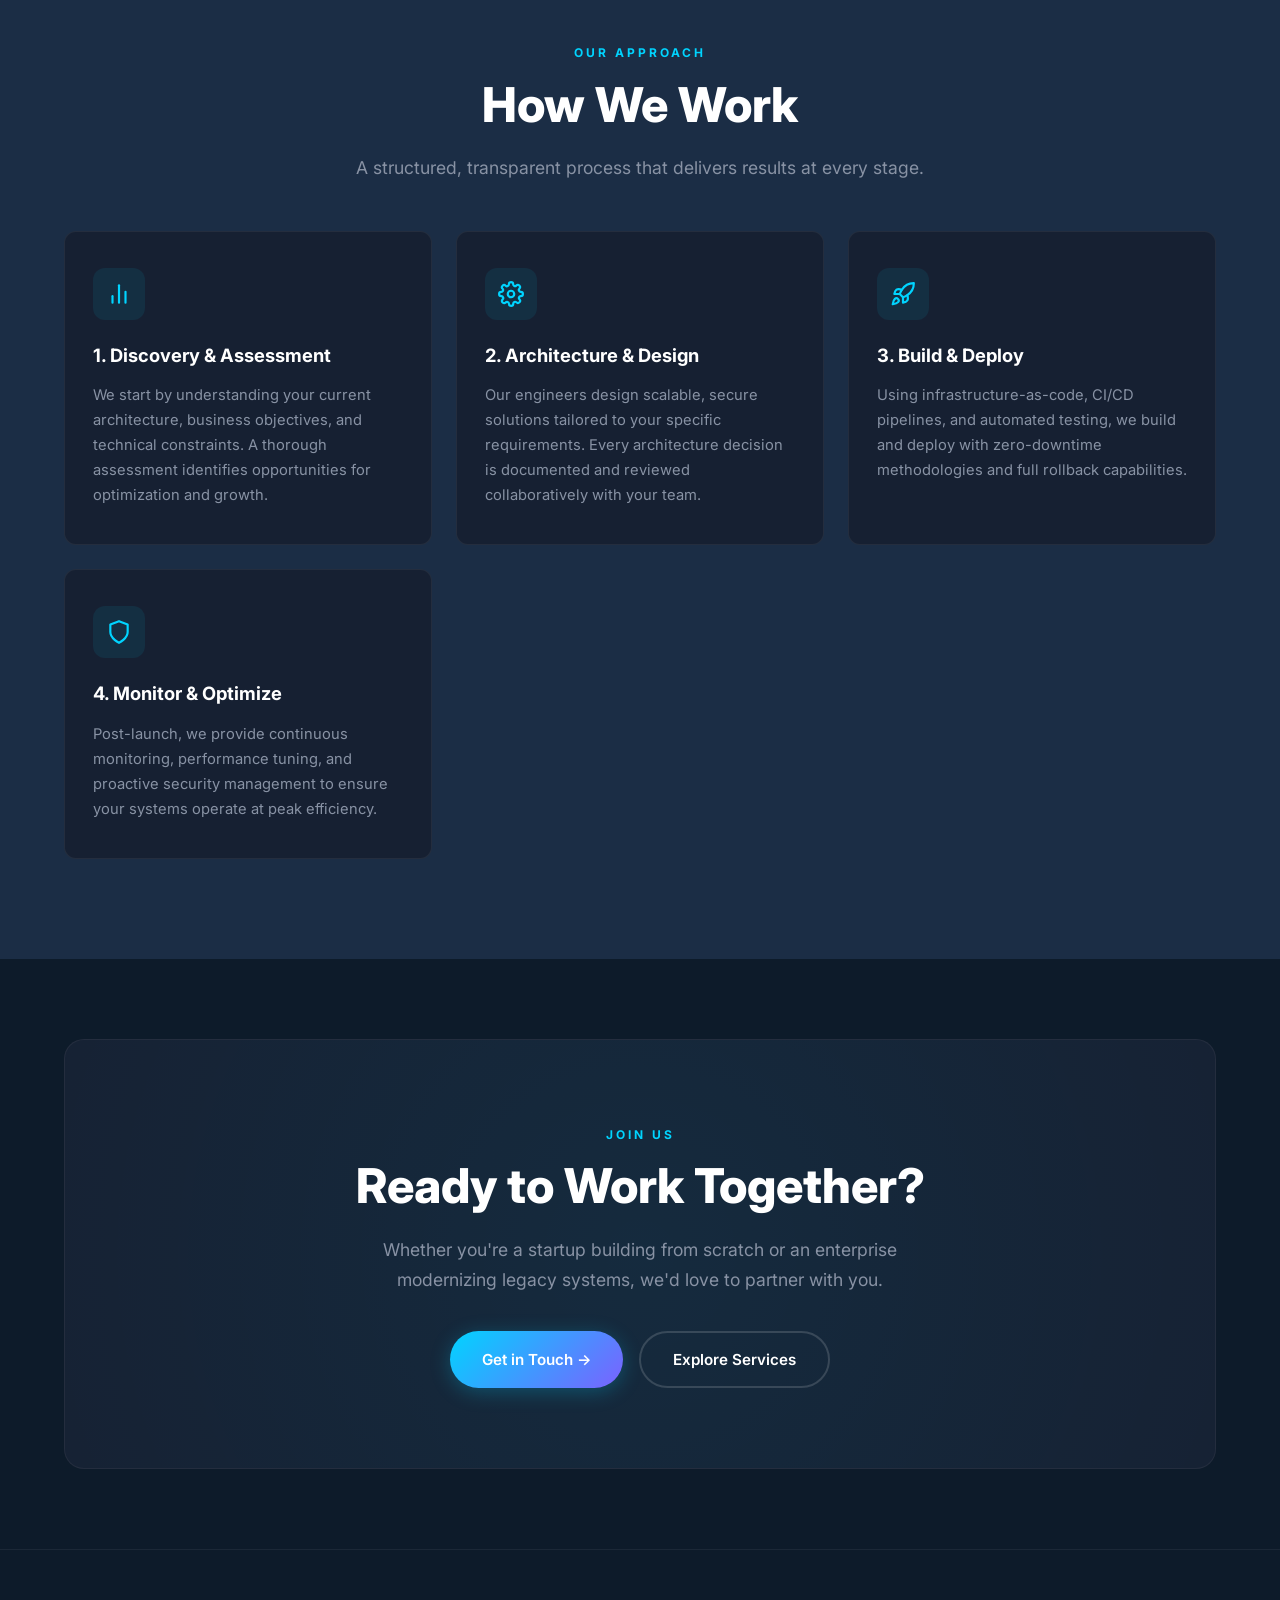
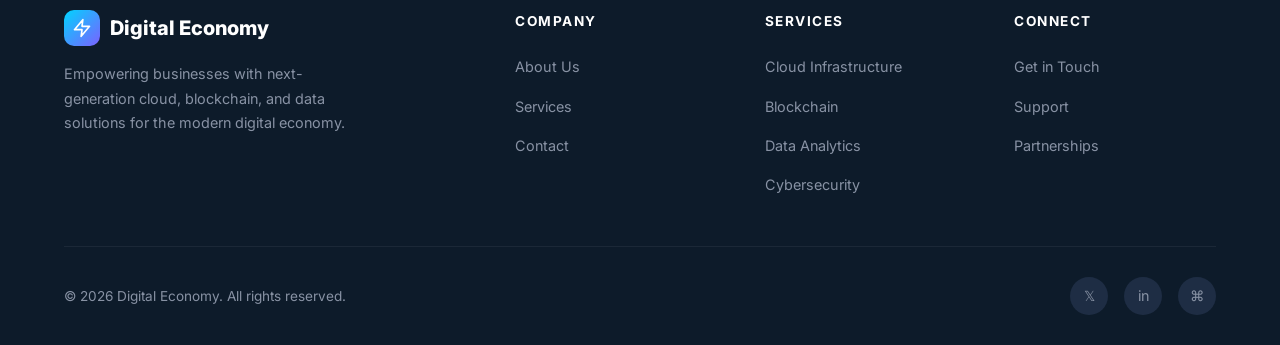
==== commit a06be04e: "Replace emojis with custom SVG icons, remove hero badge, blue grid bg, replace fake profiles with in" ====
--- a/about.html
+++ b/about.html
@@ -9,7 +9,7 @@
   <link rel="preconnect" href="https://fonts.gstatic.com" crossorigin>
   <link href="https://fonts.googleapis.com/css2?family=Inter:wght@400;500;600;700;800&display=swap" rel="stylesheet">
   <link rel="stylesheet" href="css/style.css">
-  <link rel="icon" type="image/svg+xml" href="data:image/svg+xml,<svg xmlns='http://www.w3.org/2000/svg' viewBox='0 0 100 100'><text y='.9em' font-size='90'>⚡</text></svg>">
+  <link rel="icon" type="image/svg+xml" href="data:image/svg+xml,%3Csvg xmlns='http://www.w3.org/2000/svg' viewBox='0 0 24 24' fill='none' stroke='%2300d4ff' stroke-width='2'%3E%3Cpolygon points='13 2 3 14 12 14 11 22 21 10 12 10 13 2'/%3E%3C/svg%3E">
 </head>
 <body>
 
@@ -18,7 +18,7 @@
     <div class="container">
       <nav class="nav">
         <a href="index.html" class="logo">
-          <div class="logo-icon">⚡</div>
+            <div class="logo-icon"><svg><use href="icons.svg#icon-bolt"/></svg></div>
           <span>Digital Economy</span>
         </a>
         <ul class="nav-links">
@@ -91,22 +91,22 @@
       </div>
       <div class="values-grid">
         <div class="value-card fade-in">
-          <div class="value-icon">🎯</div>
+          <div class="value-icon"><svg><use href="icons.svg#icon-target"/></svg></div>
           <h3>Precision Engineering</h3>
           <p>We don't ship code that "works." We ship code that's tested, audited, documented, and built to handle 10x your current scale.</p>
         </div>
         <div class="value-card fade-in">
-          <div class="value-icon">🤝</div>
+          <div class="value-icon"><svg><use href="icons.svg#icon-handshake"/></svg></div>
           <h3>Radical Transparency</h3>
           <p>No black boxes. Every architecture decision, every trade-off, and every cost is communicated clearly. Your infrastructure, your knowledge.</p>
         </div>
         <div class="value-card fade-in">
-          <div class="value-icon">🔒</div>
+          <div class="value-icon"><svg><use href="icons.svg#icon-lock"/></svg></div>
           <h3>Security First</h3>
           <p>Security isn't a feature — it's a foundation. Every system we build starts with threat modeling and ends with comprehensive auditing.</p>
         </div>
         <div class="value-card fade-in">
-          <div class="value-icon">🌍</div>
+          <div class="value-icon"><svg><use href="icons.svg#icon-globe"/></svg></div>
           <h3>Global Perspective</h3>
           <p>Digital economies are borderless. We design systems for global compliance, multi-region deployment, and cross-cultural accessibility.</p>
         </div>
@@ -159,38 +159,34 @@
     </div>
   </section>
 
-  <!-- TEAM -->
+  <!-- APPROACH -->
   <section class="section" style="background: var(--secondary);">
     <div class="container">
       <div class="text-center fade-in">
-        <span class="section-label">Leadership</span>
-        <h2 class="section-title">Meet the Team</h2>
-        <p class="section-subtitle">The people driving Digital Economy's vision forward.</p>
-      </div>
-      <div class="team-grid">
-        <div class="team-card fade-in">
-          <div class="team-avatar">AH</div>
-          <h3>Adrian Hayes</h3>
-          <p class="role">CEO &amp; Co-Founder</p>
-          <p>15+ years in enterprise technology. Former VP of Engineering at a Fortune 100 financial institution.</p>
-        </div>
-        <div class="team-card fade-in">
-          <div class="team-avatar">NK</div>
-          <h3>Nadia Kowalski</h3>
-          <p class="role">CTO &amp; Co-Founder</p>
-          <p>Blockchain architect and distributed systems expert. Built infrastructure processing $2B+ in annual volume.</p>
-        </div>
-        <div class="team-card fade-in">
-          <div class="team-avatar">DP</div>
-          <h3>David Park</h3>
-          <p class="role">Head of Cloud Engineering</p>
-          <p>AWS and GCP certified architect. 10+ years designing multi-cloud environments for high-growth companies.</p>
-        </div>
-        <div class="team-card fade-in">
-          <div class="team-avatar">EM</div>
-          <h3>Elena Martinez</h3>
-          <p class="role">VP of Security</p>
-          <p>Former cybersecurity lead at a major defense contractor. Expertise in zero-trust architecture and compliance.</p>
+        <span class="section-label">Our Approach</span>
+        <h2 class="section-title">How We Work</h2>
+        <p class="section-subtitle">A structured, transparent process that delivers results at every stage.</p>
+      </div>
+      <div class="features-grid">
+        <div class="feature-card fade-in">
+          <div class="feature-icon"><svg><use href="icons.svg#icon-chart"/></svg></div>
+          <h3>1. Discovery &amp; Assessment</h3>
+          <p>We start by understanding your current architecture, business objectives, and technical constraints. A thorough assessment identifies opportunities for optimization and growth.</p>
+        </div>
+        <div class="feature-card fade-in">
+          <div class="feature-icon"><svg><use href="icons.svg#icon-gear"/></svg></div>
+          <h3>2. Architecture &amp; Design</h3>
+          <p>Our engineers design scalable, secure solutions tailored to your specific requirements. Every architecture decision is documented and reviewed collaboratively with your team.</p>
+        </div>
+        <div class="feature-card fade-in">
+          <div class="feature-icon"><svg><use href="icons.svg#icon-rocket"/></svg></div>
+          <h3>3. Build &amp; Deploy</h3>
+          <p>Using infrastructure-as-code, CI/CD pipelines, and automated testing, we build and deploy with zero-downtime methodologies and full rollback capabilities.</p>
+        </div>
+        <div class="feature-card fade-in">
+          <div class="feature-icon"><svg><use href="icons.svg#icon-shield"/></svg></div>
+          <h3>4. Monitor &amp; Optimize</h3>
+          <p>Post-launch, we provide continuous monitoring, performance tuning, and proactive security management to ensure your systems operate at peak efficiency.</p>
         </div>
       </div>
     </div>
@@ -217,7 +213,7 @@
       <div class="footer-grid">
         <div class="footer-brand">
           <a href="index.html" class="logo">
-            <div class="logo-icon">⚡</div>
+            <div class="logo-icon"><svg><use href="icons.svg#icon-bolt"/></svg></div>
             <span>Digital Economy</span>
           </a>
           <p>Empowering businesses with next-generation cloud, blockchain, and data solutions for the modern digital economy.</p>
--- a/css/style.css
+++ b/css/style.css
@@ -178,6 +178,12 @@
   align-items: center;
   justify-content: center;
   font-size: 1.1rem;
+  color: var(--white);
+}
+
+.logo-icon svg {
+  width: 20px;
+  height: 20px;
 }
 
 .nav-links {
@@ -294,9 +300,10 @@
 .hero-grid {
   position: absolute;
   inset: 0;
+  background: rgba(20, 60, 120, 0.35);
   background-image: 
-    linear-gradient(rgba(255,255,255,0.02) 1px, transparent 1px),
-    linear-gradient(90deg, rgba(255,255,255,0.02) 1px, transparent 1px);
+    linear-gradient(rgba(100,160,255,0.06) 1px, transparent 1px),
+    linear-gradient(90deg, rgba(100,160,255,0.06) 1px, transparent 1px);
   background-size: 60px 60px;
   z-index: 0;
 }
@@ -442,6 +449,23 @@
   justify-content: center;
   margin-bottom: 20px;
   font-size: 1.5rem;
+  color: var(--accent);
+}
+
+.feature-icon svg {
+  width: 26px;
+  height: 26px;
+}
+
+.contact-info-icon svg {
+  width: 24px;
+  height: 24px;
+}
+
+.value-icon svg {
+  width: 32px;
+  height: 32px;
+  color: var(--accent);
 }
 
 .feature-card h3 {
